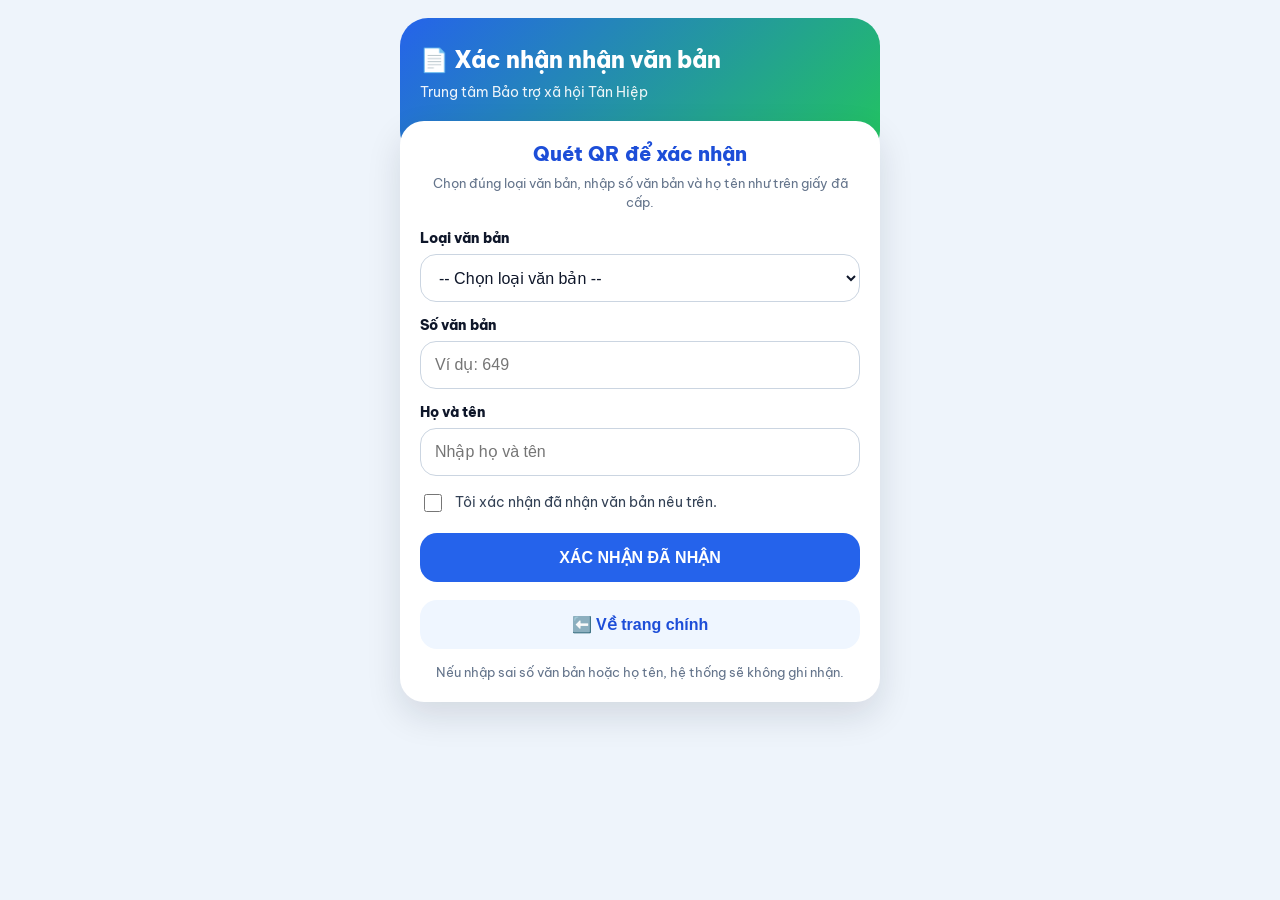
==== nhan.html @ c96965cf "Create nhan.html" ====
<!DOCTYPE html>
<html lang="vi">
<head>
  <meta charset="UTF-8">
  <meta name="viewport" content="width=device-width,initial-scale=1,viewport-fit=cover">
  <title>Xác nhận nhận văn bản</title>

  <meta name="theme-color" content="#2563eb">
  <meta http-equiv="Cache-Control" content="no-cache, no-store, must-revalidate">
  <meta http-equiv="Pragma" content="no-cache">
  <meta http-equiv="Expires" content="0">

  <link rel="preconnect" href="https://fonts.googleapis.com">
  <link rel="preconnect" href="https://fonts.gstatic.com" crossorigin>
  <link
    href="https://fonts.googleapis.com/css2?family=Be+Vietnam+Pro:wght@400;500;600;700;800&display=swap"
    rel="stylesheet"
  >

  <style>
    * { box-sizing: border-box; }

    body {
      margin: 0;
      font-family: "Be Vietnam Pro", Arial, Helvetica, sans-serif;
      background: #eef4fb;
      color: #0f172a;
      min-height: 100vh;
      padding: 18px;
    }

    .wrap {
      max-width: 480px;
      margin: 0 auto;
    }

    .header {
      background: linear-gradient(135deg, #2563eb, #22c55e);
      color: white;
      padding: 28px 20px 58px;
      border-radius: 28px;
      margin-bottom: -38px;
    }

    .header h1 {
      margin: 0;
      font-size: 23px;
      font-weight: 800;
      line-height: 1.25;
    }

    .header p {
      margin: 8px 0 0;
      opacity: 0.92;
      font-size: 14px;
    }

    .card {
      position: relative;
      background: white;
      border-radius: 24px;
      padding: 20px;
      box-shadow: 0 14px 35px rgba(15, 23, 42, 0.12);
    }

    h2 {
      margin: 0 0 8px;
      color: #1d4ed8;
      font-size: 20px;
      font-weight: 800;
      text-align: center;
    }

    .sub {
      text-align: center;
      color: #64748b;
      font-size: 13px;
      margin-bottom: 18px;
      line-height: 1.45;
    }

    label {
      display: block;
      margin: 14px 0 7px;
      font-weight: 800;
      font-size: 14px;
    }

    input,
    select {
      width: 100%;
      height: 48px;
      border: 1.5px solid #cbd5e1;
      border-radius: 16px;
      padding: 0 14px;
      font-size: 16px;
      outline: none;
      background: white;
      color: #0f172a;
    }

    input:focus,
    select:focus {
      border-color: #2563eb;
      box-shadow: 0 0 0 3px rgba(37, 99, 235, 0.14);
    }

    .check {
      display: flex;
      align-items: flex-start;
      gap: 10px;
      margin-top: 16px;
      color: #334155;
      font-size: 14px;
      line-height: 1.45;
    }

    .check input {
      width: 18px;
      height: 18px;
      margin-top: 2px;
      flex-shrink: 0;
    }

    button {
      display: block;
      width: 100%;
      margin-top: 18px;
      border: none;
      border-radius: 17px;
      padding: 15px 14px;
      background: #2563eb;
      color: white;
      font-size: 16px;
      font-weight: 800;
      cursor: pointer;
    }

    button:disabled {
      background: #94a3b8;
      cursor: not-allowed;
    }

    .secondary {
      background: #eff6ff;
      color: #1d4ed8;
    }

    .msg {
      display: none;
      margin-top: 16px;
      padding: 14px;
      border-radius: 16px;
      font-size: 14px;
      line-height: 1.55;
      font-weight: 600;
    }

    .msg.ok {
      display: block;
      background: #dcfce7;
      color: #166534;
      border: 1px solid #86efac;
    }

    .msg.err {
      display: block;
      background: #fee2e2;
      color: #991b1b;
      border: 1px solid #fecaca;
    }

    .note {
      margin-top: 14px;
      text-align: center;
      color: #64748b;
      font-size: 12.5px;
      line-height: 1.45;
    }
  </style>
</head>

<body>
  <div class="wrap">
    <div class="header">
      <h1>📄 Xác nhận nhận văn bản</h1>
      <p>Trung tâm Bảo trợ xã hội Tân Hiệp</p>
    </div>

    <div class="card">
      <h2>Quét QR để xác nhận</h2>
      <div class="sub">
        Chọn đúng loại văn bản, nhập số văn bản và họ tên như trên giấy đã cấp.
      </div>

      <form id="formNhan">
        <label for="loai">Loại văn bản</label>
        <select id="loai" required>
          <option value="">-- Chọn loại văn bản --</option>
          <option value="cong-lenh">Công lệnh</option>
          <option value="giay-gioi-thieu">Giấy giới thiệu</option>
        </select>

        <label for="soVanBan">Số văn bản</label>
        <input id="soVanBan" type="text" inputmode="numeric" placeholder="Ví dụ: 649" required>

        <label for="hoTen">Họ và tên</label>
        <input id="hoTen" type="text" placeholder="Nhập họ và tên" required>

        <div class="check">
          <input id="dongY" type="checkbox" required>
          <span>Tôi xác nhận đã nhận văn bản nêu trên.</span>
        </div>

        <button id="btnGui" type="submit">XÁC NHẬN ĐÃ NHẬN</button>
        <button type="button" class="secondary" onclick="window.location.href='index.html?v=138'">
          ⬅️ Về trang chính
        </button>

        <div id="msg" class="msg"></div>
      </form>

      <div class="note">
        Nếu nhập sai số văn bản hoặc họ tên, hệ thống sẽ không ghi nhận.
      </div>
    </div>
  </div>

  <script>
    const API_URL = "https://script.google.com/macros/s/AKfycbzsBlbmfyzecmKurNXbyz4oFCEvV9y472P4xbiba-gvE9a3yOSmzNHvF_aSe0HEMrt0/exec";
    const API_TOKEN = "CONGLENH_TANHIEP_2026";

    const form = document.getElementById("formNhan");
    const btnGui = document.getElementById("btnGui");
    const msg = document.getElementById("msg");

    function showMessage(type, text) {
      msg.className = "msg " + type;
      msg.innerHTML = text;
    }

    function goiApiNhan(params) {
      return new Promise(function(resolve, reject) {
        const cbName = "cb_nhan_" + Date.now() + "_" + Math.floor(Math.random() * 100000);

        params = params || {};
        params.action = "xacNhanNhanVanBan";
        params.token = API_TOKEN;
        params.callback = cbName;

        const query = Object.keys(params)
          .map(k => encodeURIComponent(k) + "=" + encodeURIComponent(params[k]))
          .join("&");

        const script = document.createElement("script");
        script.src = API_URL + "?" + query;

        const timeout = setTimeout(function() {
          delete window[cbName];
          script.remove();
          reject(new Error("Hệ thống xử lý lâu hơn bình thường."));
        }, 60000);

        window[cbName] = function(res) {
          clearTimeout(timeout);
          delete window[cbName];
          script.remove();
          resolve(res);
        };

        script.onerror = function() {
          clearTimeout(timeout);
          delete window[cbName];
          script.remove();
          reject(new Error("Không kết nối được hệ thống."));
        };

        document.body.appendChild(script);
      });
    }

    form.addEventListener("submit", async function(e) {
      e.preventDefault();

      const loai = document.getElementById("loai").value.trim();
      const soVanBan = document.getElementById("soVanBan").value.trim();
      const hoTen = document.getElementById("hoTen").value.trim();
      const dongY = document.getElementById("dongY").checked;

      if (!loai || !soVanBan || !hoTen || !dongY) {
        showMessage("err", "⚠️ Vui lòng nhập đầy đủ thông tin và tích xác nhận.");
        return;
      }

      btnGui.disabled = true;
      btnGui.textContent = "ĐANG GỬI...";
      showMessage("ok", "⏳ Đang kiểm tra thông tin, vui lòng chờ...");

      try {
        const data = await goiApiNhan({
          loai: loai,
          soVanBan: soVanBan,
          hoTen: hoTen
        });

        if (data && data.ok) {
          showMessage(
            "ok",
            `✅ <b>${data.message}</b><br>
             Loại: <b>${data.loaiTen || ""}</b><br>
             Số văn bản: <b>${data.soVanBan || ""}</b><br>
             Họ và tên: <b>${data.hoTen || ""}</b><br>
             Thời gian: <b>${data.thoiGian || ""}</b>`
          );

          form.reset();
        } else {
          showMessage("err", "❌ " + ((data && data.message) ? data.message : "Không xác nhận được."));
        }

      } catch (err) {
        showMessage("err", "❌ Không gửi được xác nhận. Vui lòng kiểm tra kết nối hoặc liên hệ bộ phận phụ trách.");
      } finally {
        btnGui.disabled = false;
        btnGui.textContent = "XÁC NHẬN ĐÃ NHẬN";
      }
    });
  </script>
</body>
</html>
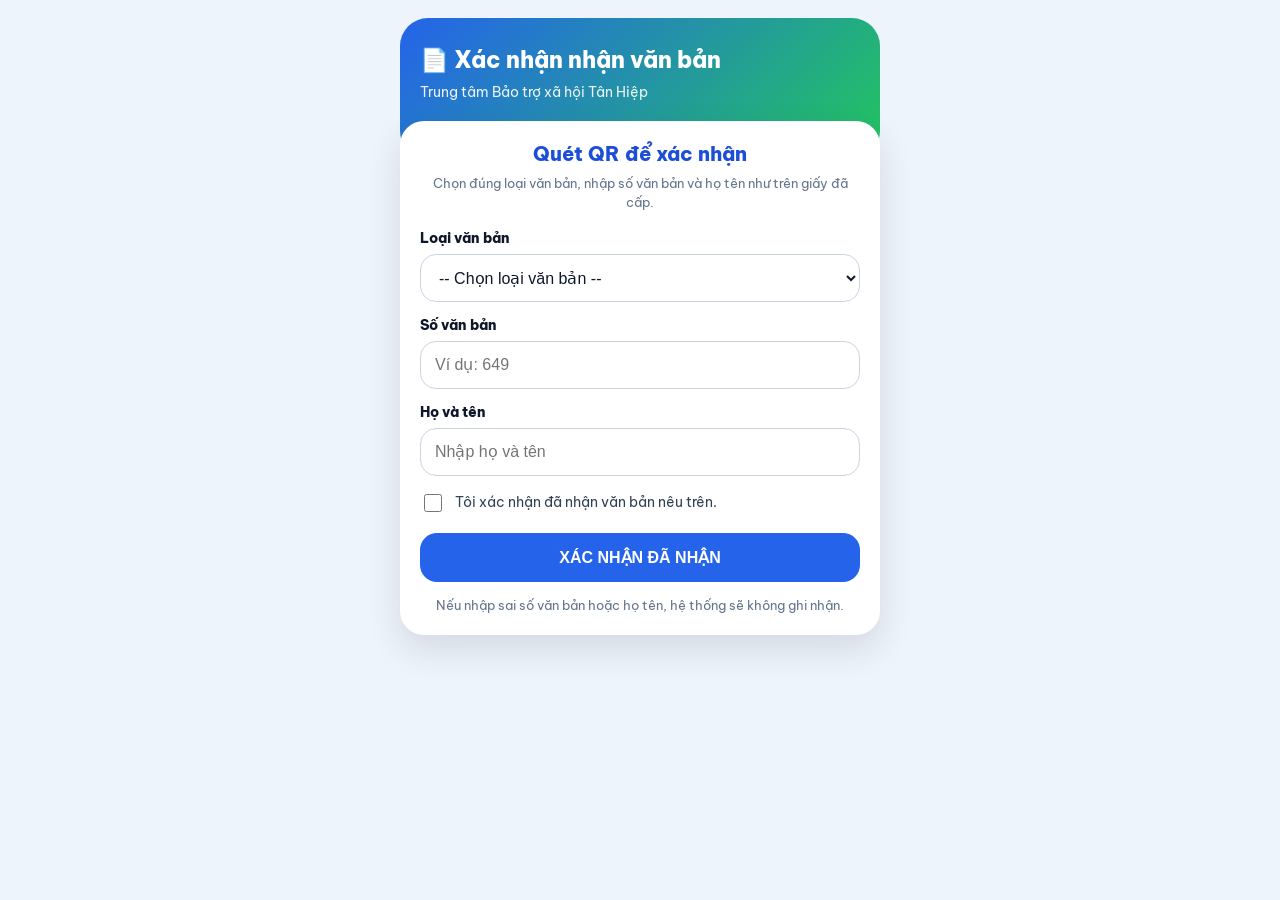
==== commit 7995e0fd: "Update nhan.html" ====
--- a/nhan.html
+++ b/nhan.html
@@ -213,10 +213,7 @@
         </div>
 
         <button id="btnGui" type="submit">XÁC NHẬN ĐÃ NHẬN</button>
-        <button type="button" class="secondary" onclick="window.location.href='index.html?v=138'">
-          ⬅️ Về trang chính
-        </button>
-
+  
         <div id="msg" class="msg"></div>
       </form>
 
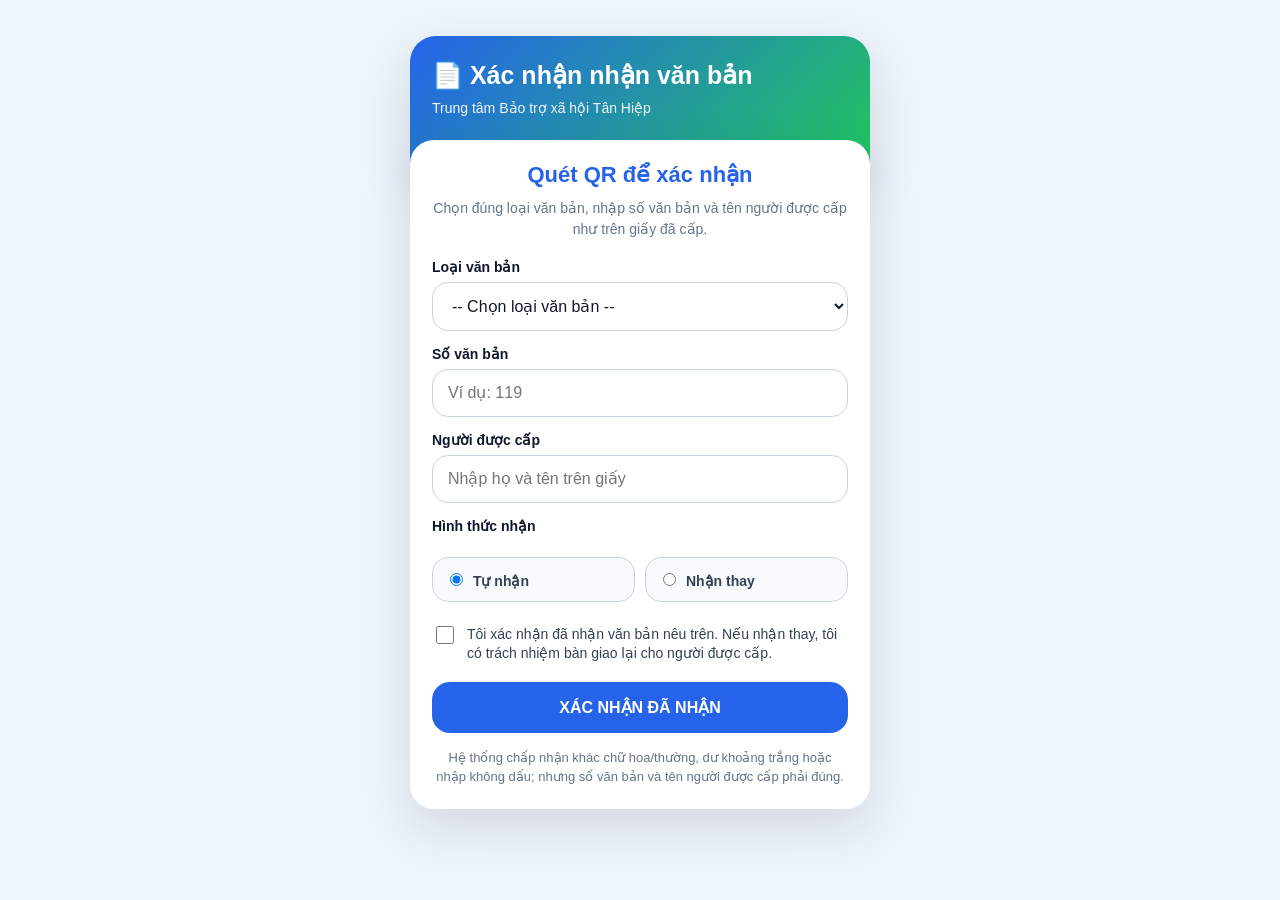
==== commit 40537b46: "Update nhan.html" ====
--- a/nhan.html
+++ b/nhan.html
@@ -1,227 +1,170 @@
 <!DOCTYPE html>
 <html lang="vi">
 <head>
-  <meta charset="UTF-8">
-  <meta name="viewport" content="width=device-width,initial-scale=1,viewport-fit=cover">
+  <meta charset="UTF-8" />
+  <meta name="viewport" content="width=device-width, initial-scale=1.0, viewport-fit=cover" />
   <title>Xác nhận nhận văn bản</title>
-
-  <meta name="theme-color" content="#2563eb">
-  <meta http-equiv="Cache-Control" content="no-cache, no-store, must-revalidate">
-  <meta http-equiv="Pragma" content="no-cache">
-  <meta http-equiv="Expires" content="0">
-
-  <link rel="preconnect" href="https://fonts.googleapis.com">
-  <link rel="preconnect" href="https://fonts.gstatic.com" crossorigin>
-  <link
-    href="https://fonts.googleapis.com/css2?family=Be+Vietnam+Pro:wght@400;500;600;700;800&display=swap"
-    rel="stylesheet"
-  >
-
+  <meta name="theme-color" content="#2563eb" />
   <style>
     * { box-sizing: border-box; }
-
+    html, body, button, input, select, textarea { font-family: Arial, Helvetica, sans-serif; }
     body {
       margin: 0;
-      font-family: "Be Vietnam Pro", Arial, Helvetica, sans-serif;
+      min-height: 100vh;
       background: #eef4fb;
       color: #0f172a;
-      min-height: 100vh;
-      padding: 18px;
-    }
-
-    .wrap {
-      max-width: 480px;
-      margin: 0 auto;
-    }
-
-    .header {
+      display: flex;
+      justify-content: center;
+      align-items: flex-start;
+      padding: 26px 14px;
+    }
+    .wrap { width: 100%; max-width: 460px; }
+    .top {
       background: linear-gradient(135deg, #2563eb, #22c55e);
       color: white;
-      padding: 28px 20px 58px;
-      border-radius: 28px;
-      margin-bottom: -38px;
-    }
-
-    .header h1 {
-      margin: 0;
-      font-size: 23px;
-      font-weight: 800;
-      line-height: 1.25;
-    }
-
-    .header p {
-      margin: 8px 0 0;
-      opacity: 0.92;
-      font-size: 14px;
-    }
-
+      padding: 24px 22px 52px;
+      border-radius: 26px 26px 0 0;
+      box-shadow: 0 20px 50px rgba(15, 23, 42, .14);
+    }
+    .top h1 { margin: 0; font-size: 25px; line-height: 1.25; font-weight: 900; }
+    .top p { margin: 9px 0 0; font-size: 14px; opacity: .95; }
     .card {
-      position: relative;
+      margin-top: -28px;
       background: white;
       border-radius: 24px;
-      padding: 20px;
-      box-shadow: 0 14px 35px rgba(15, 23, 42, 0.12);
-    }
-
-    h2 {
-      margin: 0 0 8px;
-      color: #1d4ed8;
-      font-size: 20px;
-      font-weight: 800;
-      text-align: center;
-    }
-
-    .sub {
-      text-align: center;
-      color: #64748b;
-      font-size: 13px;
-      margin-bottom: 18px;
-      line-height: 1.45;
-    }
-
-    label {
-      display: block;
-      margin: 14px 0 7px;
-      font-weight: 800;
-      font-size: 14px;
-    }
-
-    input,
-    select {
+      padding: 22px;
+      box-shadow: 0 18px 50px rgba(15, 23, 42, .12);
+    }
+    .card h2 { margin: 0; text-align: center; color: #2563eb; font-size: 22px; }
+    .sub { margin: 10px 0 20px; text-align: center; color: #64748b; font-size: 14px; line-height: 1.45; }
+    label { display: block; margin: 15px 0 7px; font-weight: 900; font-size: 14px; }
+    input, select, textarea {
       width: 100%;
-      height: 48px;
       border: 1.5px solid #cbd5e1;
       border-radius: 16px;
-      padding: 0 14px;
+      padding: 14px 15px;
       font-size: 16px;
       outline: none;
       background: white;
       color: #0f172a;
     }
-
-    input:focus,
-    select:focus {
-      border-color: #2563eb;
-      box-shadow: 0 0 0 3px rgba(37, 99, 235, 0.14);
-    }
-
+    textarea { min-height: 84px; resize: vertical; }
+    input:focus, select:focus, textarea:focus { border-color: #2563eb; box-shadow: 0 0 0 3px rgba(37,99,235,.12); }
+    .radio-box {
+      display: grid;
+      grid-template-columns: 1fr 1fr;
+      gap: 10px;
+      margin-top: 8px;
+    }
+    .radio-card {
+      border: 1.5px solid #cbd5e1;
+      border-radius: 16px;
+      padding: 12px;
+      cursor: pointer;
+      font-weight: 800;
+      font-size: 14px;
+      color: #334155;
+      background: #f8fafc;
+    }
+    .radio-card input { width: auto; margin-right: 6px; }
+    .nhan-thay-box {
+      display: none;
+      margin-top: 12px;
+      padding: 12px;
+      border-radius: 18px;
+      background: #fff7ed;
+      border: 1px solid #fed7aa;
+    }
+    .nhan-thay-box.active { display: block; }
     .check {
       display: flex;
+      gap: 10px;
       align-items: flex-start;
-      gap: 10px;
       margin-top: 16px;
+      font-size: 14px;
+      line-height: 1.4;
       color: #334155;
-      font-size: 14px;
-      line-height: 1.45;
-    }
-
-    .check input {
-      width: 18px;
-      height: 18px;
-      margin-top: 2px;
-      flex-shrink: 0;
-    }
-
+    }
+    .check input { width: 18px; height: 18px; flex: 0 0 auto; margin-top: 1px; }
     button {
-      display: block;
       width: 100%;
       margin-top: 18px;
       border: none;
-      border-radius: 17px;
-      padding: 15px 14px;
+      border-radius: 18px;
+      padding: 16px;
       background: #2563eb;
       color: white;
       font-size: 16px;
-      font-weight: 800;
+      font-weight: 900;
       cursor: pointer;
     }
-
-    button:disabled {
-      background: #94a3b8;
-      cursor: not-allowed;
-    }
-
-    .secondary {
-      background: #eff6ff;
-      color: #1d4ed8;
-    }
-
+    button:disabled { background: #94a3b8; cursor: not-allowed; }
     .msg {
       display: none;
       margin-top: 16px;
       padding: 14px;
       border-radius: 16px;
-      font-size: 14px;
-      line-height: 1.55;
-      font-weight: 600;
-    }
-
-    .msg.ok {
-      display: block;
-      background: #dcfce7;
-      color: #166534;
-      border: 1px solid #86efac;
-    }
-
-    .msg.err {
-      display: block;
-      background: #fee2e2;
-      color: #991b1b;
-      border: 1px solid #fecaca;
-    }
-
-    .note {
-      margin-top: 14px;
-      text-align: center;
-      color: #64748b;
-      font-size: 12.5px;
-      line-height: 1.45;
-    }
+      font-size: 15px;
+      line-height: 1.5;
+      font-weight: 800;
+    }
+    .msg.ok { display: block; background: #dcfce7; color: #166534; border: 1px solid #86efac; }
+    .msg.err { display: block; background: #fee2e2; color: #991b1b; border: 1px solid #fecaca; }
+    .note { margin-top: 16px; color: #64748b; font-size: 13px; line-height: 1.45; text-align: center; }
+    @media (min-width: 720px) { body { padding-top: 36px; } }
   </style>
 </head>
-
 <body>
-  <div class="wrap">
-    <div class="header">
+  <main class="wrap">
+    <div class="top">
       <h1>📄 Xác nhận nhận văn bản</h1>
       <p>Trung tâm Bảo trợ xã hội Tân Hiệp</p>
     </div>
 
-    <div class="card">
+    <section class="card">
       <h2>Quét QR để xác nhận</h2>
-      <div class="sub">
-        Chọn đúng loại văn bản, nhập số văn bản và họ tên như trên giấy đã cấp.
-      </div>
+      <div class="sub">Chọn đúng loại văn bản, nhập số văn bản và tên người được cấp như trên giấy đã cấp.</div>
 
       <form id="formNhan">
         <label for="loai">Loại văn bản</label>
         <select id="loai" required>
           <option value="">-- Chọn loại văn bản --</option>
-          <option value="cong-lenh">Công lệnh</option>
-          <option value="giay-gioi-thieu">Giấy giới thiệu</option>
+          <option value="CONG_LENH">Công lệnh</option>
+          <option value="GIAY_GIOI_THIEU">Giấy giới thiệu</option>
         </select>
 
         <label for="soVanBan">Số văn bản</label>
-        <input id="soVanBan" type="text" inputmode="numeric" placeholder="Ví dụ: 649" required>
-
-        <label for="hoTen">Họ và tên</label>
-        <input id="hoTen" type="text" placeholder="Nhập họ và tên" required>
+        <input id="soVanBan" type="text" inputmode="numeric" placeholder="Ví dụ: 119" required />
+
+        <label for="nguoiDuocCap">Người được cấp</label>
+        <input id="nguoiDuocCap" type="text" placeholder="Nhập họ và tên trên giấy" required />
+
+        <label>Hình thức nhận</label>
+        <div class="radio-box">
+          <label class="radio-card"><input type="radio" name="hinhThucNhan" value="tu_nhan" checked> Tự nhận</label>
+          <label class="radio-card"><input type="radio" name="hinhThucNhan" value="nhan_thay"> Nhận thay</label>
+        </div>
+
+        <div id="nhanThayBox" class="nhan-thay-box">
+          <label for="nguoiNhanThucTe">Người nhận thực tế</label>
+          <input id="nguoiNhanThucTe" type="text" placeholder="Nhập họ tên người nhận thay" />
+
+          <label for="lyDoNhanThay">Lý do nhận thay</label>
+          <textarea id="lyDoNhanThay" placeholder="Ví dụ: Người được cấp đang trực, đi viện, bận nhiệm vụ khác..."></textarea>
+        </div>
 
         <div class="check">
-          <input id="dongY" type="checkbox" required>
-          <span>Tôi xác nhận đã nhận văn bản nêu trên.</span>
+          <input id="dongY" type="checkbox" required />
+          <span>Tôi xác nhận đã nhận văn bản nêu trên. Nếu nhận thay, tôi có trách nhiệm bàn giao lại cho người được cấp.</span>
         </div>
 
         <button id="btnGui" type="submit">XÁC NHẬN ĐÃ NHẬN</button>
-  
         <div id="msg" class="msg"></div>
       </form>
 
-      <div class="note">
-        Nếu nhập sai số văn bản hoặc họ tên, hệ thống sẽ không ghi nhận.
-      </div>
-    </div>
-  </div>
+      <div class="note">Hệ thống chấp nhận khác chữ hoa/thường, dư khoảng trắng hoặc nhập không dấu; nhưng số văn bản và tên người được cấp phải đúng.</div>
+    </section>
+  </main>
 
   <script>
     const API_URL = "https://script.google.com/macros/s/AKfycbzsBlbmfyzecmKurNXbyz4oFCEvV9y472P4xbiba-gvE9a3yOSmzNHvF_aSe0HEMrt0/exec";
@@ -230,48 +173,35 @@
     const form = document.getElementById("formNhan");
     const btnGui = document.getElementById("btnGui");
     const msg = document.getElementById("msg");
+    const nhanThayBox = document.getElementById("nhanThayBox");
+
+    document.querySelectorAll('input[name="hinhThucNhan"]').forEach(function(radio) {
+      radio.addEventListener("change", function() {
+        const isNhanThay = document.querySelector('input[name="hinhThucNhan"]:checked').value === "nhan_thay";
+        nhanThayBox.classList.toggle("active", isNhanThay);
+      });
+    });
 
     function showMessage(type, text) {
       msg.className = "msg " + type;
       msg.innerHTML = text;
     }
 
-    function goiApiNhan(params) {
+    function jsonp(url) {
       return new Promise(function(resolve, reject) {
         const cbName = "cb_nhan_" + Date.now() + "_" + Math.floor(Math.random() * 100000);
-
-        params = params || {};
-        params.action = "xacNhanNhanVanBan";
-        params.token = API_TOKEN;
-        params.callback = cbName;
-
-        const query = Object.keys(params)
-          .map(k => encodeURIComponent(k) + "=" + encodeURIComponent(params[k]))
-          .join("&");
-
-        const script = document.createElement("script");
-        script.src = API_URL + "?" + query;
-
-        const timeout = setTimeout(function() {
+        window[cbName] = function(data) {
           delete window[cbName];
           script.remove();
-          reject(new Error("Hệ thống xử lý lâu hơn bình thường."));
-        }, 60000);
-
-        window[cbName] = function(res) {
-          clearTimeout(timeout);
-          delete window[cbName];
-          script.remove();
-          resolve(res);
+          resolve(data);
         };
-
+        const script = document.createElement("script");
+        script.src = url + "&callback=" + encodeURIComponent(cbName);
         script.onerror = function() {
-          clearTimeout(timeout);
           delete window[cbName];
           script.remove();
           reject(new Error("Không kết nối được hệ thống."));
         };
-
         document.body.appendChild(script);
       });
     }
@@ -281,11 +211,20 @@
 
       const loai = document.getElementById("loai").value.trim();
       const soVanBan = document.getElementById("soVanBan").value.trim();
-      const hoTen = document.getElementById("hoTen").value.trim();
+      const nguoiDuocCap = document.getElementById("nguoiDuocCap").value.trim();
+      const hinhThuc = document.querySelector('input[name="hinhThucNhan"]:checked').value;
+      const nhanThay = hinhThuc === "nhan_thay";
+      const nguoiNhanThucTe = document.getElementById("nguoiNhanThucTe").value.trim();
+      const lyDoNhanThay = document.getElementById("lyDoNhanThay").value.trim();
       const dongY = document.getElementById("dongY").checked;
 
-      if (!loai || !soVanBan || !hoTen || !dongY) {
-        showMessage("err", "⚠️ Vui lòng nhập đầy đủ thông tin và tích xác nhận.");
+      if (!loai || !soVanBan || !nguoiDuocCap || !dongY) {
+        showMessage("err", "❌ Vui lòng nhập đầy đủ thông tin và tích xác nhận.");
+        return;
+      }
+
+      if (nhanThay && (!nguoiNhanThucTe || !lyDoNhanThay)) {
+        showMessage("err", "❌ Khi nhận thay, vui lòng nhập người nhận thực tế và lý do nhận thay.");
         return;
       }
 
@@ -294,27 +233,33 @@
       showMessage("ok", "⏳ Đang kiểm tra thông tin, vui lòng chờ...");
 
       try {
-        const data = await goiApiNhan({
-          loai: loai,
-          soVanBan: soVanBan,
-          hoTen: hoTen
-        });
-
-        if (data && data.ok) {
+        const params = new URLSearchParams();
+        params.set("action", "xacNhanNhanVanBan");
+        params.set("token", API_TOKEN);
+        params.set("loai", loai);
+        params.set("soVanBan", soVanBan);
+        params.set("nguoiDuocCap", nguoiDuocCap);
+        params.set("nhanThay", nhanThay ? "1" : "0");
+        params.set("nguoiNhanThucTe", nguoiNhanThucTe);
+        params.set("lyDoNhanThay", lyDoNhanThay);
+
+        const data = await jsonp(API_URL + "?" + params.toString());
+
+        if (data.ok) {
           showMessage(
             "ok",
-            `✅ <b>${data.message}</b><br>
-             Loại: <b>${data.loaiTen || ""}</b><br>
-             Số văn bản: <b>${data.soVanBan || ""}</b><br>
-             Họ và tên: <b>${data.hoTen || ""}</b><br>
-             Thời gian: <b>${data.thoiGian || ""}</b>`
+            `✅ <b>${data.message}</b><br>` +
+            `Số văn bản: <b>${data.soVanBan}</b><br>` +
+            `Người được cấp: <b>${data.nguoiDuocCap || data.hoTen || ""}</b><br>` +
+            `Người nhận thực tế: <b>${data.nguoiNhanThucTe || data.hoTen || ""}</b><br>` +
+            `${data.lyDoNhanThay ? `Lý do nhận thay: <b>${data.lyDoNhanThay}</b><br>` : ""}` +
+            `Thời gian: <b>${data.thoiGian}</b>`
           );
-
           form.reset();
+          nhanThayBox.classList.remove("active");
         } else {
-          showMessage("err", "❌ " + ((data && data.message) ? data.message : "Không xác nhận được."));
+          showMessage("err", "❌ " + (data.message || "Không xác nhận được."));
         }
-
       } catch (err) {
         showMessage("err", "❌ Không gửi được xác nhận. Vui lòng kiểm tra kết nối hoặc liên hệ bộ phận phụ trách.");
       } finally {
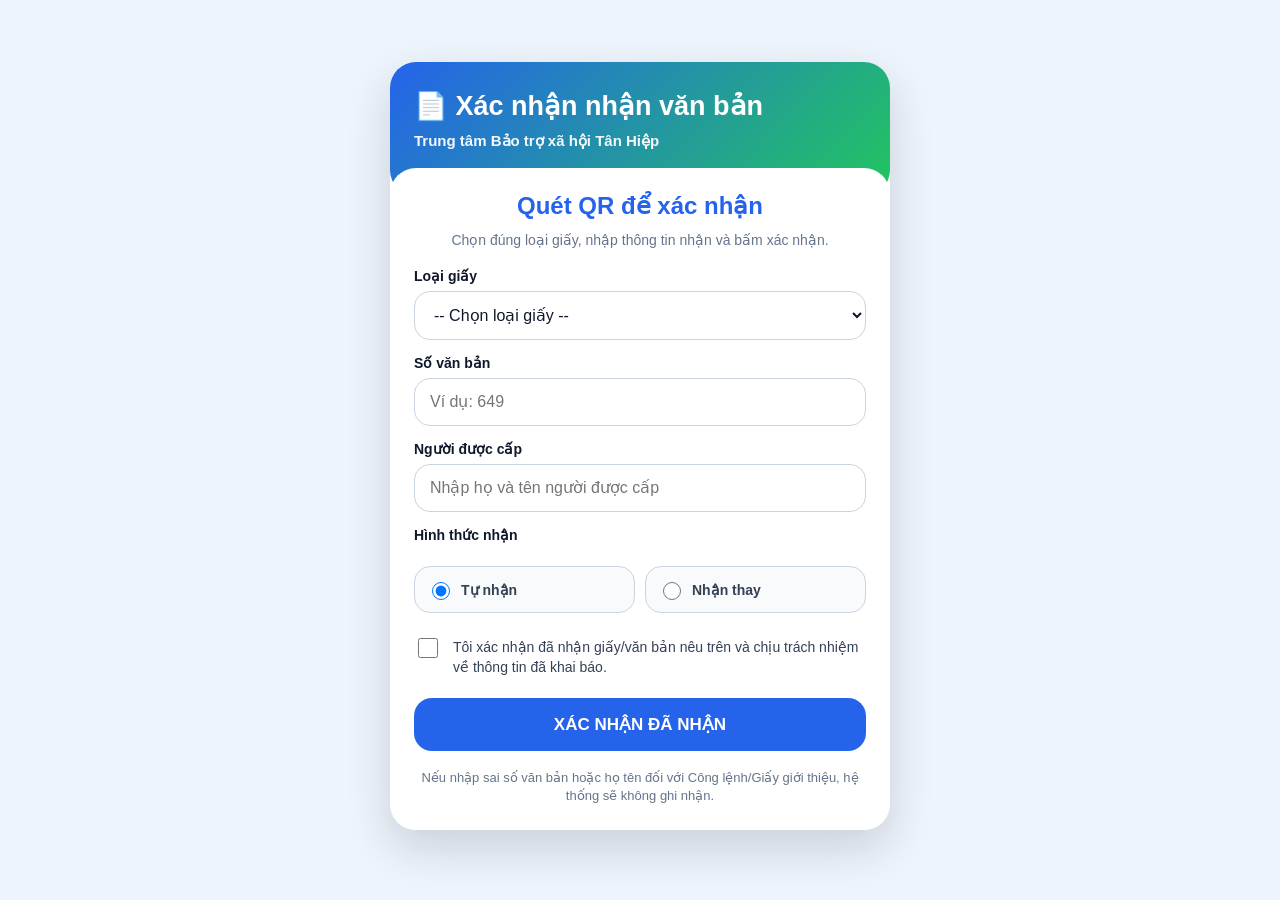
==== commit e5e09084: "Update nhan.html" ====
--- a/nhan.html
+++ b/nhan.html
@@ -4,166 +4,321 @@
   <meta charset="UTF-8" />
   <meta name="viewport" content="width=device-width, initial-scale=1.0, viewport-fit=cover" />
   <title>Xác nhận nhận văn bản</title>
+
   <meta name="theme-color" content="#2563eb" />
+  <meta name="robots" content="noindex,nofollow" />
+
   <style>
-    * { box-sizing: border-box; }
-    html, body, button, input, select, textarea { font-family: Arial, Helvetica, sans-serif; }
+    * {
+      box-sizing: border-box;
+    }
+
     body {
       margin: 0;
-      min-height: 100vh;
+      font-family: Arial, Helvetica, sans-serif;
       background: #eef4fb;
       color: #0f172a;
+    }
+
+    .page {
+      min-height: 100vh;
+      padding: 20px 14px 42px;
       display: flex;
       justify-content: center;
       align-items: flex-start;
-      padding: 26px 14px;
-    }
-    .wrap { width: 100%; max-width: 460px; }
+    }
+
+    .wrap {
+      width: 100%;
+      max-width: 520px;
+      margin: 0 auto;
+      border-radius: 26px;
+      overflow: hidden;
+      box-shadow: 0 18px 45px rgba(15, 23, 42, 0.16);
+      background: white;
+    }
+
     .top {
       background: linear-gradient(135deg, #2563eb, #22c55e);
       color: white;
-      padding: 24px 22px 52px;
-      border-radius: 26px 26px 0 0;
-      box-shadow: 0 20px 50px rgba(15, 23, 42, .14);
-    }
-    .top h1 { margin: 0; font-size: 25px; line-height: 1.25; font-weight: 900; }
-    .top p { margin: 9px 0 0; font-size: 14px; opacity: .95; }
+      padding: 28px 24px 46px;
+      border-bottom-left-radius: 26px;
+      border-bottom-right-radius: 26px;
+    }
+
+    .top h1 {
+      margin: 0;
+      font-size: 27px;
+      font-weight: 900;
+      line-height: 1.2;
+    }
+
+    .top p {
+      margin: 10px 0 0;
+      opacity: 0.95;
+      font-size: 15px;
+      font-weight: 600;
+    }
+
     .card {
       margin-top: -28px;
-      background: white;
-      border-radius: 24px;
-      padding: 22px;
-      box-shadow: 0 18px 50px rgba(15, 23, 42, .12);
-    }
-    .card h2 { margin: 0; text-align: center; color: #2563eb; font-size: 22px; }
-    .sub { margin: 10px 0 20px; text-align: center; color: #64748b; font-size: 14px; line-height: 1.45; }
-    label { display: block; margin: 15px 0 7px; font-weight: 900; font-size: 14px; }
-    input, select, textarea {
+      padding: 24px;
+      background: #fff;
+      border-radius: 26px;
+    }
+
+    .title {
+      text-align: center;
+      margin-bottom: 18px;
+    }
+
+    .title h2 {
+      margin: 0;
+      color: #2563eb;
+      font-size: 24px;
+      font-weight: 900;
+    }
+
+    .title p {
+      margin: 10px 0 0;
+      color: #64748b;
+      line-height: 1.45;
+      font-size: 14px;
+    }
+
+    label {
+      display: block;
+      margin: 15px 0 7px;
+      font-weight: 900;
+      font-size: 14px;
+    }
+
+    input,
+    select,
+    textarea {
       width: 100%;
       border: 1.5px solid #cbd5e1;
       border-radius: 16px;
       padding: 14px 15px;
       font-size: 16px;
-      outline: none;
       background: white;
       color: #0f172a;
-    }
-    textarea { min-height: 84px; resize: vertical; }
-    input:focus, select:focus, textarea:focus { border-color: #2563eb; box-shadow: 0 0 0 3px rgba(37,99,235,.12); }
+      outline: none;
+      font-family: Arial, Helvetica, sans-serif;
+    }
+
+    textarea {
+      min-height: 82px;
+      resize: vertical;
+    }
+
+    input:focus,
+    select:focus,
+    textarea:focus {
+      border-color: #2563eb;
+      box-shadow: 0 0 0 3px rgba(37, 99, 235, 0.12);
+    }
+
     .radio-box {
       display: grid;
       grid-template-columns: 1fr 1fr;
       gap: 10px;
       margin-top: 8px;
     }
+
     .radio-card {
+      display: flex;
+      align-items: center;
+      gap: 8px;
       border: 1.5px solid #cbd5e1;
       border-radius: 16px;
       padding: 12px;
-      cursor: pointer;
       font-weight: 800;
       font-size: 14px;
       color: #334155;
+      cursor: pointer;
       background: #f8fafc;
     }
-    .radio-card input { width: auto; margin-right: 6px; }
-    .nhan-thay-box {
-      display: none;
-      margin-top: 12px;
-      padding: 12px;
-      border-radius: 18px;
-      background: #fff7ed;
-      border: 1px solid #fed7aa;
-    }
-    .nhan-thay-box.active { display: block; }
+
+    .radio-card input {
+      width: 18px;
+      height: 18px;
+    }
+
     .check {
       display: flex;
-      gap: 10px;
       align-items: flex-start;
-      margin-top: 16px;
+      gap: 12px;
+      margin-top: 18px;
+      color: #334155;
       font-size: 14px;
       line-height: 1.4;
-      color: #334155;
-    }
-    .check input { width: 18px; height: 18px; flex: 0 0 auto; margin-top: 1px; }
+    }
+
+    .check input {
+      width: 20px;
+      height: 20px;
+      flex-shrink: 0;
+      margin-top: 0;
+    }
+
     button {
       width: 100%;
-      margin-top: 18px;
       border: none;
       border-radius: 18px;
-      padding: 16px;
       background: #2563eb;
       color: white;
-      font-size: 16px;
+      padding: 16px;
+      margin-top: 20px;
+      font-size: 17px;
       font-weight: 900;
       cursor: pointer;
     }
-    button:disabled { background: #94a3b8; cursor: not-allowed; }
+
+    button:disabled {
+      background: #94a3b8;
+      cursor: not-allowed;
+    }
+
+    .note {
+      margin-top: 18px;
+      text-align: center;
+      font-size: 13px;
+      color: #64748b;
+      line-height: 1.45;
+    }
+
     .msg {
       display: none;
-      margin-top: 16px;
-      padding: 14px;
-      border-radius: 16px;
+      margin-top: 18px;
+      border-radius: 18px;
+      padding: 15px;
+      line-height: 1.5;
       font-size: 15px;
-      line-height: 1.5;
-      font-weight: 800;
-    }
-    .msg.ok { display: block; background: #dcfce7; color: #166534; border: 1px solid #86efac; }
-    .msg.err { display: block; background: #fee2e2; color: #991b1b; border: 1px solid #fecaca; }
-    .note { margin-top: 16px; color: #64748b; font-size: 13px; line-height: 1.45; text-align: center; }
-    @media (min-width: 720px) { body { padding-top: 36px; } }
+      font-weight: 700;
+    }
+
+    .msg.ok {
+      display: block;
+      background: #dcfce7;
+      color: #166534;
+      border: 1px solid #86efac;
+    }
+
+    .msg.err {
+      display: block;
+      background: #fee2e2;
+      color: #991b1b;
+      border: 1px solid #fecaca;
+    }
+
+    .hidden {
+      display: none !important;
+    }
+
+    @media (min-width: 768px) {
+      .page {
+        align-items: center;
+        padding-top: 34px;
+      }
+
+      .wrap {
+        max-width: 500px;
+      }
+    }
   </style>
 </head>
+
 <body>
-  <main class="wrap">
-    <div class="top">
-      <h1>📄 Xác nhận nhận văn bản</h1>
-      <p>Trung tâm Bảo trợ xã hội Tân Hiệp</p>
+  <main class="page">
+    <div class="wrap">
+      <div class="top">
+        <h1>📄 Xác nhận nhận văn bản</h1>
+        <p>Trung tâm Bảo trợ xã hội Tân Hiệp</p>
+      </div>
+
+      <div class="card">
+        <div class="title">
+          <h2>Quét QR để xác nhận</h2>
+          <p>Chọn đúng loại giấy, nhập thông tin nhận và bấm xác nhận.</p>
+        </div>
+
+        <form id="formNhan">
+          <label for="loai">Loại giấy</label>
+          <select id="loai" required>
+            <option value="">-- Chọn loại giấy --</option>
+            <option value="CONG_LENH">Công lệnh</option>
+            <option value="GIAY_GIOI_THIEU">Giấy giới thiệu</option>
+            <option value="GIAY_DI_DUONG">Giấy đi đường</option>
+          </select>
+
+          <div id="boxSoVanBan">
+            <label for="soVanBan">Số văn bản</label>
+            <input id="soVanBan" type="text" inputmode="numeric" placeholder="Ví dụ: 649" />
+          </div>
+
+          <div id="boxNgayGDD" class="hidden">
+            <label for="ngayGDD">Ngày sử dụng / ngày nhận giấy đi đường</label>
+            <input id="ngayGDD" type="date" />
+          </div>
+
+          <label for="nguoiDuocCap">Người được cấp</label>
+          <input id="nguoiDuocCap" type="text" placeholder="Nhập họ và tên người được cấp" required />
+
+          <div id="boxLyDoGDD" class="hidden">
+            <label for="lyDoGDD">Lý do cấp giấy đi đường</label>
+            <select id="lyDoGDD">
+              <option value="">-- Chọn lý do --</option>
+              <option>Nuôi bệnh TTYT KV Bình Long</option>
+              <option>Nuôi bệnh Bệnh viện ĐK Bình Phước</option>
+              <option>Nuôi bệnh Bệnh viện ĐK Bình Dương</option>
+              <option>Chuyển viện TTYT KV Bình Long</option>
+              <option>Chuyển viện Bệnh viện Chợ Rẫy</option>
+              <option>Khác</option>
+            </select>
+          </div>
+
+          <div id="boxLyDoGDDKhac" class="hidden">
+            <label for="lyDoGDDKhac">Lý do cụ thể</label>
+            <textarea id="lyDoGDDKhac" placeholder="Nhập lý do cụ thể"></textarea>
+          </div>
+
+          <label>Hình thức nhận</label>
+          <div class="radio-box">
+            <label class="radio-card">
+              <input type="radio" name="hinhThucNhan" value="tu-nhan" checked />
+              Tự nhận
+            </label>
+
+            <label class="radio-card">
+              <input type="radio" name="hinhThucNhan" value="nhan-thay" />
+              Nhận thay
+            </label>
+          </div>
+
+          <div id="boxNhanThay" class="hidden">
+            <label for="nguoiNhanThucTe">Người nhận thực tế</label>
+            <input id="nguoiNhanThucTe" type="text" placeholder="Nhập họ tên người nhận thực tế" />
+
+            <label for="lyDoNhanThay">Lý do nhận thay</label>
+            <textarea id="lyDoNhanThay" placeholder="Nhập lý do nhận thay"></textarea>
+          </div>
+
+          <div class="check">
+            <input id="dongY" type="checkbox" required />
+            <span>Tôi xác nhận đã nhận giấy/văn bản nêu trên và chịu trách nhiệm về thông tin đã khai báo.</span>
+          </div>
+
+          <button id="btnGui" type="submit">XÁC NHẬN ĐÃ NHẬN</button>
+
+          <div id="msg" class="msg"></div>
+        </form>
+
+        <div class="note">
+          Nếu nhập sai số văn bản hoặc họ tên đối với Công lệnh/Giấy giới thiệu, hệ thống sẽ không ghi nhận.
+        </div>
+      </div>
     </div>
-
-    <section class="card">
-      <h2>Quét QR để xác nhận</h2>
-      <div class="sub">Chọn đúng loại văn bản, nhập số văn bản và tên người được cấp như trên giấy đã cấp.</div>
-
-      <form id="formNhan">
-        <label for="loai">Loại văn bản</label>
-        <select id="loai" required>
-          <option value="">-- Chọn loại văn bản --</option>
-          <option value="CONG_LENH">Công lệnh</option>
-          <option value="GIAY_GIOI_THIEU">Giấy giới thiệu</option>
-        </select>
-
-        <label for="soVanBan">Số văn bản</label>
-        <input id="soVanBan" type="text" inputmode="numeric" placeholder="Ví dụ: 119" required />
-
-        <label for="nguoiDuocCap">Người được cấp</label>
-        <input id="nguoiDuocCap" type="text" placeholder="Nhập họ và tên trên giấy" required />
-
-        <label>Hình thức nhận</label>
-        <div class="radio-box">
-          <label class="radio-card"><input type="radio" name="hinhThucNhan" value="tu_nhan" checked> Tự nhận</label>
-          <label class="radio-card"><input type="radio" name="hinhThucNhan" value="nhan_thay"> Nhận thay</label>
-        </div>
-
-        <div id="nhanThayBox" class="nhan-thay-box">
-          <label for="nguoiNhanThucTe">Người nhận thực tế</label>
-          <input id="nguoiNhanThucTe" type="text" placeholder="Nhập họ tên người nhận thay" />
-
-          <label for="lyDoNhanThay">Lý do nhận thay</label>
-          <textarea id="lyDoNhanThay" placeholder="Ví dụ: Người được cấp đang trực, đi viện, bận nhiệm vụ khác..."></textarea>
-        </div>
-
-        <div class="check">
-          <input id="dongY" type="checkbox" required />
-          <span>Tôi xác nhận đã nhận văn bản nêu trên. Nếu nhận thay, tôi có trách nhiệm bàn giao lại cho người được cấp.</span>
-        </div>
-
-        <button id="btnGui" type="submit">XÁC NHẬN ĐÃ NHẬN</button>
-        <div id="msg" class="msg"></div>
-      </form>
-
-      <div class="note">Hệ thống chấp nhận khác chữ hoa/thường, dư khoảng trắng hoặc nhập không dấu; nhưng số văn bản và tên người được cấp phải đúng.</div>
-    </section>
   </main>
 
   <script>
@@ -171,102 +326,228 @@
     const API_TOKEN = "CONGLENH_TANHIEP_2026";
 
     const form = document.getElementById("formNhan");
+    const loai = document.getElementById("loai");
+    const soVanBan = document.getElementById("soVanBan");
+    const nguoiDuocCap = document.getElementById("nguoiDuocCap");
+    const ngayGDD = document.getElementById("ngayGDD");
+    const lyDoGDD = document.getElementById("lyDoGDD");
+    const lyDoGDDKhac = document.getElementById("lyDoGDDKhac");
+    const dongY = document.getElementById("dongY");
     const btnGui = document.getElementById("btnGui");
     const msg = document.getElementById("msg");
-    const nhanThayBox = document.getElementById("nhanThayBox");
-
-    document.querySelectorAll('input[name="hinhThucNhan"]').forEach(function(radio) {
-      radio.addEventListener("change", function() {
-        const isNhanThay = document.querySelector('input[name="hinhThucNhan"]:checked').value === "nhan_thay";
-        nhanThayBox.classList.toggle("active", isNhanThay);
-      });
-    });
-
-    function showMessage(type, text) {
+
+    const boxSoVanBan = document.getElementById("boxSoVanBan");
+    const boxNgayGDD = document.getElementById("boxNgayGDD");
+    const boxLyDoGDD = document.getElementById("boxLyDoGDD");
+    const boxLyDoGDDKhac = document.getElementById("boxLyDoGDDKhac");
+    const boxNhanThay = document.getElementById("boxNhanThay");
+
+    function showMsg(type, html) {
       msg.className = "msg " + type;
-      msg.innerHTML = text;
+      msg.innerHTML = html;
+    }
+
+    function clearMsg() {
+      msg.className = "msg";
+      msg.innerHTML = "";
     }
 
     function jsonp(url) {
       return new Promise(function(resolve, reject) {
-        const cbName = "cb_nhan_" + Date.now() + "_" + Math.floor(Math.random() * 100000);
+        const cbName = "cb_" + Date.now() + "_" + Math.floor(Math.random() * 100000);
+
         window[cbName] = function(data) {
           delete window[cbName];
           script.remove();
           resolve(data);
         };
+
         const script = document.createElement("script");
-        script.src = url + "&callback=" + encodeURIComponent(cbName);
+        script.src = url + "&callback=" + cbName;
+
         script.onerror = function() {
           delete window[cbName];
           script.remove();
           reject(new Error("Không kết nối được hệ thống."));
         };
+
         document.body.appendChild(script);
       });
     }
 
+    function layHinhThucNhan() {
+      const checked = document.querySelector("input[name='hinhThucNhan']:checked");
+      return checked ? checked.value : "tu-nhan";
+    }
+
+    function laGiayDiDuong() {
+      return loai.value === "GIAY_DI_DUONG";
+    }
+
+    function capNhatFormTheoLoai() {
+      clearMsg();
+
+      if (laGiayDiDuong()) {
+        boxSoVanBan.classList.add("hidden");
+        boxNgayGDD.classList.remove("hidden");
+        boxLyDoGDD.classList.remove("hidden");
+
+        soVanBan.value = "";
+
+        if (!ngayGDD.value) {
+          const today = new Date();
+          const yyyy = today.getFullYear();
+          const mm = String(today.getMonth() + 1).padStart(2, "0");
+          const dd = String(today.getDate()).padStart(2, "0");
+          ngayGDD.value = yyyy + "-" + mm + "-" + dd;
+        }
+      } else {
+        boxSoVanBan.classList.remove("hidden");
+        boxNgayGDD.classList.add("hidden");
+        boxLyDoGDD.classList.add("hidden");
+        boxLyDoGDDKhac.classList.add("hidden");
+
+        ngayGDD.value = "";
+        lyDoGDD.value = "";
+        lyDoGDDKhac.value = "";
+      }
+
+      capNhatLyDoKhac();
+    }
+
+    function capNhatNhanThay() {
+      const nhanThay = layHinhThucNhan() === "nhan-thay";
+      boxNhanThay.classList.toggle("hidden", !nhanThay);
+    }
+
+    function capNhatLyDoKhac() {
+      const isKhac = lyDoGDD.value === "Khác";
+      boxLyDoGDDKhac.classList.toggle("hidden", !isKhac);
+      if (!isKhac) lyDoGDDKhac.value = "";
+    }
+
+    loai.addEventListener("change", capNhatFormTheoLoai);
+    lyDoGDD.addEventListener("change", capNhatLyDoKhac);
+
+    document.querySelectorAll("input[name='hinhThucNhan']").forEach(function(r) {
+      r.addEventListener("change", capNhatNhanThay);
+    });
+
     form.addEventListener("submit", async function(e) {
       e.preventDefault();
-
-      const loai = document.getElementById("loai").value.trim();
-      const soVanBan = document.getElementById("soVanBan").value.trim();
-      const nguoiDuocCap = document.getElementById("nguoiDuocCap").value.trim();
-      const hinhThuc = document.querySelector('input[name="hinhThucNhan"]:checked').value;
-      const nhanThay = hinhThuc === "nhan_thay";
-      const nguoiNhanThucTe = document.getElementById("nguoiNhanThucTe").value.trim();
-      const lyDoNhanThay = document.getElementById("lyDoNhanThay").value.trim();
-      const dongY = document.getElementById("dongY").checked;
-
-      if (!loai || !soVanBan || !nguoiDuocCap || !dongY) {
-        showMessage("err", "❌ Vui lòng nhập đầy đủ thông tin và tích xác nhận.");
+      clearMsg();
+
+      const loaiVal = loai.value.trim();
+      const soVal = soVanBan.value.trim();
+      const nguoiDuocCapVal = nguoiDuocCap.value.trim();
+      const nhanThay = layHinhThucNhan() === "nhan-thay";
+      const nguoiNhanThucTeVal = document.getElementById("nguoiNhanThucTe").value.trim();
+      const lyDoNhanThayVal = document.getElementById("lyDoNhanThay").value.trim();
+
+      if (!loaiVal) {
+        showMsg("err", "❌ Vui lòng chọn loại giấy.");
         return;
       }
 
-      if (nhanThay && (!nguoiNhanThucTe || !lyDoNhanThay)) {
-        showMessage("err", "❌ Khi nhận thay, vui lòng nhập người nhận thực tế và lý do nhận thay.");
+      if (!nguoiDuocCapVal) {
+        showMsg("err", "❌ Vui lòng nhập người được cấp.");
+        return;
+      }
+
+      if (!laGiayDiDuong() && !soVal) {
+        showMsg("err", "❌ Vui lòng nhập số văn bản.");
+        return;
+      }
+
+      if (laGiayDiDuong()) {
+        if (!ngayGDD.value) {
+          showMsg("err", "❌ Vui lòng chọn ngày giấy đi đường.");
+          return;
+        }
+
+        if (!lyDoGDD.value) {
+          showMsg("err", "❌ Vui lòng chọn lý do cấp giấy đi đường.");
+          return;
+        }
+
+        if (lyDoGDD.value === "Khác" && !lyDoGDDKhac.value.trim()) {
+          showMsg("err", "❌ Vui lòng nhập lý do cụ thể khi chọn Khác.");
+          return;
+        }
+      }
+
+      if (nhanThay) {
+        if (!nguoiNhanThucTeVal) {
+          showMsg("err", "❌ Vui lòng nhập người nhận thực tế.");
+          return;
+        }
+
+        if (!lyDoNhanThayVal) {
+          showMsg("err", "❌ Vui lòng nhập lý do nhận thay.");
+          return;
+        }
+      }
+
+      if (!dongY.checked) {
+        showMsg("err", "❌ Vui lòng tích xác nhận.");
         return;
       }
 
       btnGui.disabled = true;
       btnGui.textContent = "ĐANG GỬI...";
-      showMessage("ok", "⏳ Đang kiểm tra thông tin, vui lòng chờ...");
+      showMsg("ok", "⏳ Đang gửi xác nhận, vui lòng chờ...");
 
       try {
         const params = new URLSearchParams();
         params.set("action", "xacNhanNhanVanBan");
         params.set("token", API_TOKEN);
-        params.set("loai", loai);
-        params.set("soVanBan", soVanBan);
-        params.set("nguoiDuocCap", nguoiDuocCap);
+        params.set("loai", loaiVal);
+        params.set("soVanBan", soVal);
+        params.set("nguoiDuocCap", nguoiDuocCapVal);
         params.set("nhanThay", nhanThay ? "1" : "0");
-        params.set("nguoiNhanThucTe", nguoiNhanThucTe);
-        params.set("lyDoNhanThay", lyDoNhanThay);
+        params.set("nguoiNhanThucTe", nguoiNhanThucTeVal);
+        params.set("lyDoNhanThay", lyDoNhanThayVal);
+
+        if (laGiayDiDuong()) {
+          params.set("ngayGDD", ngayGDD.value);
+          params.set("lyDoGDD", lyDoGDD.value);
+          params.set("lyDoGDDKhac", lyDoGDDKhac.value.trim());
+        }
 
         const data = await jsonp(API_URL + "?" + params.toString());
 
-        if (data.ok) {
-          showMessage(
-            "ok",
-            `✅ <b>${data.message}</b><br>` +
-            `Số văn bản: <b>${data.soVanBan}</b><br>` +
-            `Người được cấp: <b>${data.nguoiDuocCap || data.hoTen || ""}</b><br>` +
-            `Người nhận thực tế: <b>${data.nguoiNhanThucTe || data.hoTen || ""}</b><br>` +
-            `${data.lyDoNhanThay ? `Lý do nhận thay: <b>${data.lyDoNhanThay}</b><br>` : ""}` +
-            `Thời gian: <b>${data.thoiGian}</b>`
-          );
-          form.reset();
-          nhanThayBox.classList.remove("active");
-        } else {
-          showMessage("err", "❌ " + (data.message || "Không xác nhận được."));
-        }
+        if (!data || !data.ok) {
+          showMsg("err", "❌ " + ((data && data.message) ? data.message : "Không xác nhận được."));
+          return;
+        }
+
+        const html =
+          `✅ <b>${data.message}</b>` +
+          `<br><br><b>Loại:</b> ${data.loaiTen || ""}` +
+          `${data.soVanBan ? `<br><b>Số văn bản:</b> ${data.soVanBan}` : ""}` +
+          `${data.ngayGDD ? `<br><b>Ngày giấy đi đường:</b> ${data.ngayGDD}` : ""}` +
+          `<br><b>Người được cấp:</b> ${data.nguoiDuocCap || data.hoTen || ""}` +
+          `${data.nguoiNhanThucTe ? `<br><b>Người nhận thực tế:</b> ${data.nguoiNhanThucTe}` : ""}` +
+          `${data.lyDoGDD ? `<br><b>Lý do giấy đi đường:</b> ${data.lyDoGDD}` : ""}` +
+          `${data.lyDoNhanThay ? `<br><b>Lý do nhận thay:</b> ${data.lyDoNhanThay}` : ""}` +
+          `<br><b>Thời gian:</b> ${data.thoiGian || ""}`;
+
+        showMsg("ok", html);
+
+        form.reset();
+        capNhatFormTheoLoai();
+        capNhatNhanThay();
+
       } catch (err) {
-        showMessage("err", "❌ Không gửi được xác nhận. Vui lòng kiểm tra kết nối hoặc liên hệ bộ phận phụ trách.");
+        showMsg("err", "❌ Không gửi được xác nhận. Vui lòng kiểm tra mạng hoặc thử lại.");
       } finally {
         btnGui.disabled = false;
         btnGui.textContent = "XÁC NHẬN ĐÃ NHẬN";
       }
     });
+
+    capNhatFormTheoLoai();
+    capNhatNhanThay();
   </script>
 </body>
 </html>
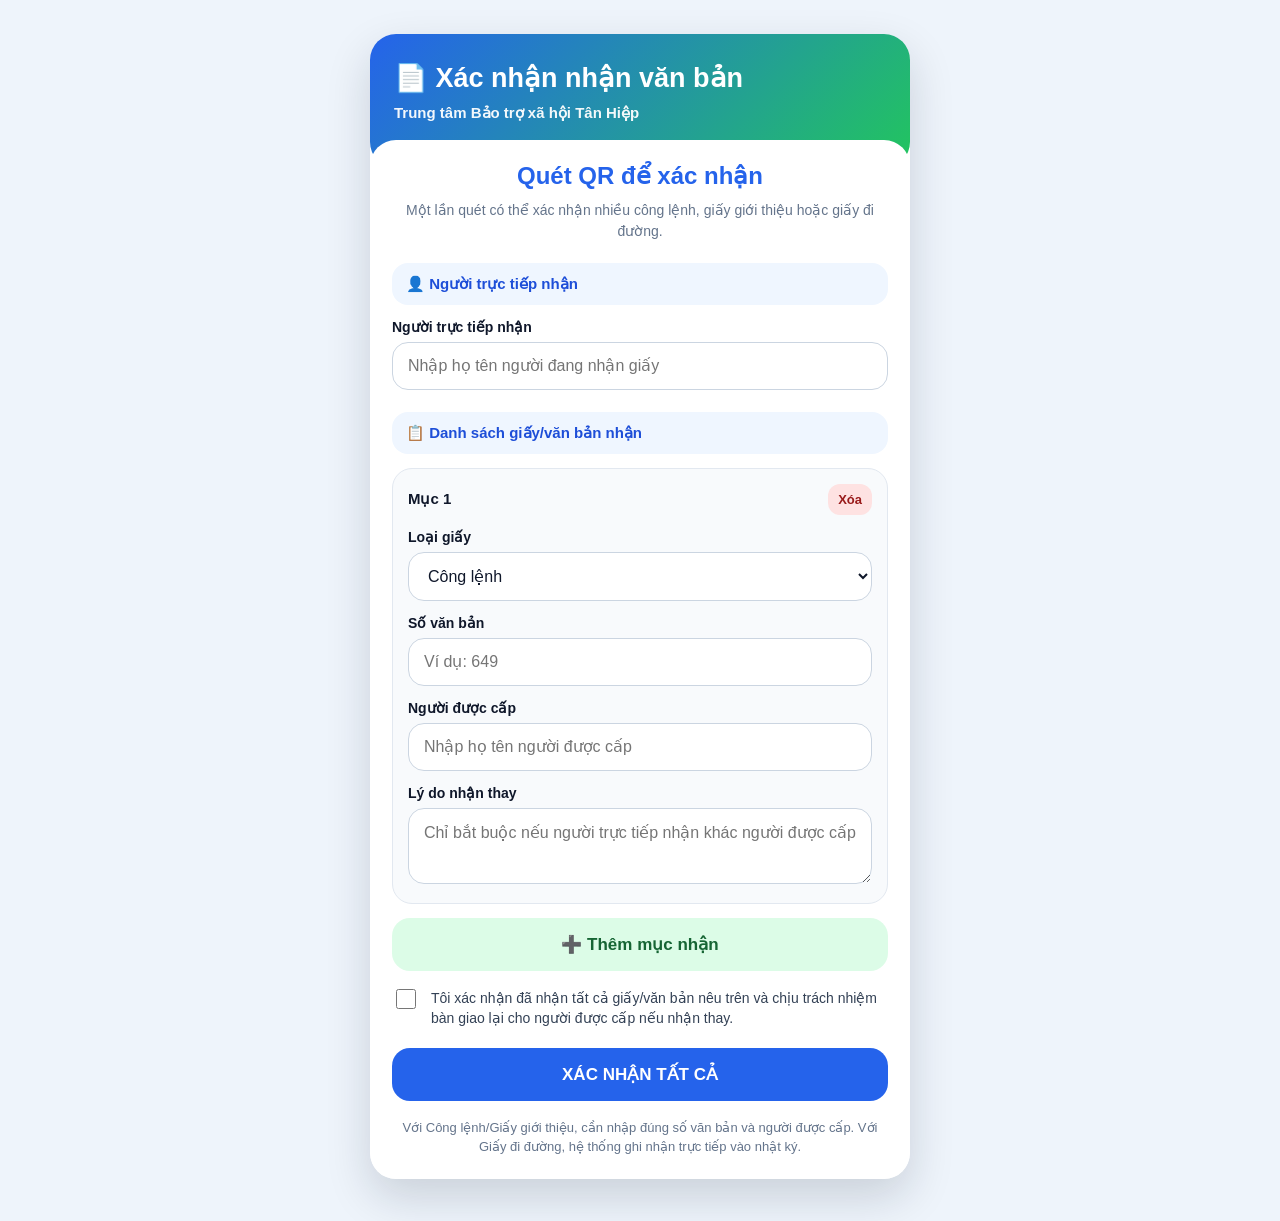
==== commit 35f1e318: "Update nhan.html" ====
--- a/nhan.html
+++ b/nhan.html
@@ -2,6 +2,9 @@
 <html lang="vi">
 <head>
   <meta charset="UTF-8" />
+  <meta http-equiv="Cache-Control" content="no-cache, no-store, must-revalidate" />
+  <meta http-equiv="Pragma" content="no-cache" />
+  <meta http-equiv="Expires" content="0" />
   <meta name="viewport" content="width=device-width, initial-scale=1.0, viewport-fit=cover" />
   <title>Xác nhận nhận văn bản</title>
 
@@ -9,9 +12,7 @@
   <meta name="robots" content="noindex,nofollow" />
 
   <style>
-    * {
-      box-sizing: border-box;
-    }
+    * { box-sizing: border-box; }
 
     body {
       margin: 0;
@@ -22,7 +23,7 @@
 
     .page {
       min-height: 100vh;
-      padding: 20px 14px 42px;
+      padding: 18px 12px 42px;
       display: flex;
       justify-content: center;
       align-items: flex-start;
@@ -30,7 +31,7 @@
 
     .wrap {
       width: 100%;
-      max-width: 520px;
+      max-width: 560px;
       margin: 0 auto;
       border-radius: 26px;
       overflow: hidden;
@@ -62,15 +63,12 @@
 
     .card {
       margin-top: -28px;
-      padding: 24px;
+      padding: 22px;
       background: #fff;
       border-radius: 26px;
     }
 
-    .title {
-      text-align: center;
-      margin-bottom: 18px;
-    }
+    .title { text-align: center; margin-bottom: 18px; }
 
     .title h2 {
       margin: 0;
@@ -88,14 +86,12 @@
 
     label {
       display: block;
-      margin: 15px 0 7px;
+      margin: 14px 0 7px;
       font-weight: 900;
       font-size: 14px;
     }
 
-    input,
-    select,
-    textarea {
+    input, select, textarea {
       width: 100%;
       border: 1.5px solid #cbd5e1;
       border-radius: 16px;
@@ -107,42 +103,63 @@
       font-family: Arial, Helvetica, sans-serif;
     }
 
-    textarea {
-      min-height: 82px;
-      resize: vertical;
-    }
-
-    input:focus,
-    select:focus,
-    textarea:focus {
+    textarea { min-height: 76px; resize: vertical; }
+
+    input:focus, select:focus, textarea:focus {
       border-color: #2563eb;
       box-shadow: 0 0 0 3px rgba(37, 99, 235, 0.12);
     }
 
-    .radio-box {
-      display: grid;
-      grid-template-columns: 1fr 1fr;
-      gap: 10px;
-      margin-top: 8px;
-    }
-
-    .radio-card {
+    .section-title {
+      margin: 22px 0 10px;
+      padding: 12px 14px;
+      border-radius: 16px;
+      background: #eff6ff;
+      color: #1d4ed8;
+      font-weight: 900;
+      font-size: 15px;
+    }
+
+    .item-card {
+      margin-top: 14px;
+      padding: 15px;
+      border-radius: 20px;
+      background: #f8fafc;
+      border: 1px solid #e2e8f0;
+    }
+
+    .item-head {
       display: flex;
       align-items: center;
-      gap: 8px;
-      border: 1.5px solid #cbd5e1;
-      border-radius: 16px;
-      padding: 12px;
-      font-weight: 800;
-      font-size: 14px;
-      color: #334155;
-      cursor: pointer;
-      background: #f8fafc;
-    }
-
-    .radio-card input {
-      width: 18px;
-      height: 18px;
+      justify-content: space-between;
+      gap: 10px;
+      margin-bottom: 8px;
+    }
+
+    .item-head b {
+      color: #0f172a;
+      font-size: 15px;
+    }
+
+    .remove-btn {
+      width: auto;
+      margin: 0;
+      padding: 8px 10px;
+      border-radius: 12px;
+      background: #fee2e2;
+      color: #991b1b;
+      font-size: 13px;
+    }
+
+    .add-btn {
+      background: #dcfce7;
+      color: #166534;
+      margin-top: 14px;
+    }
+
+    .submit-btn {
+      background: #2563eb;
+      color: white;
     }
 
     .check {
@@ -166,8 +183,6 @@
       width: 100%;
       border: none;
       border-radius: 18px;
-      background: #2563eb;
-      color: white;
       padding: 16px;
       margin-top: 20px;
       font-size: 17px;
@@ -212,19 +227,24 @@
       border: 1px solid #fecaca;
     }
 
-    .hidden {
-      display: none !important;
-    }
+    .msg.warn {
+      display: block;
+      background: #fff7ed;
+      color: #9a3412;
+      border: 1px solid #fed7aa;
+    }
+
+    .result-list {
+      margin: 10px 0 0;
+      padding-left: 18px;
+      font-weight: 600;
+    }
+
+    .hidden { display: none !important; }
 
     @media (min-width: 768px) {
-      .page {
-        align-items: center;
-        padding-top: 34px;
-      }
-
-      .wrap {
-        max-width: 500px;
-      }
+      .page { align-items: center; padding-top: 34px; }
+      .wrap { max-width: 540px; }
     }
   </style>
 </head>
@@ -240,82 +260,32 @@
       <div class="card">
         <div class="title">
           <h2>Quét QR để xác nhận</h2>
-          <p>Chọn đúng loại giấy, nhập thông tin nhận và bấm xác nhận.</p>
+          <p>Một lần quét có thể xác nhận nhiều công lệnh, giấy giới thiệu hoặc giấy đi đường.</p>
         </div>
 
         <form id="formNhan">
-          <label for="loai">Loại giấy</label>
-          <select id="loai" required>
-            <option value="">-- Chọn loại giấy --</option>
-            <option value="CONG_LENH">Công lệnh</option>
-            <option value="GIAY_GIOI_THIEU">Giấy giới thiệu</option>
-            <option value="GIAY_DI_DUONG">Giấy đi đường</option>
-          </select>
-
-          <div id="boxSoVanBan">
-            <label for="soVanBan">Số văn bản</label>
-            <input id="soVanBan" type="text" inputmode="numeric" placeholder="Ví dụ: 649" />
-          </div>
-
-          <div id="boxNgayGDD" class="hidden">
-            <label for="ngayGDD">Ngày sử dụng / ngày nhận giấy đi đường</label>
-            <input id="ngayGDD" type="date" />
-          </div>
-
-          <label for="nguoiDuocCap">Người được cấp</label>
-          <input id="nguoiDuocCap" type="text" placeholder="Nhập họ và tên người được cấp" required />
-
-          <div id="boxLyDoGDD" class="hidden">
-            <label for="lyDoGDD">Lý do cấp giấy đi đường</label>
-            <select id="lyDoGDD">
-              <option value="">-- Chọn lý do --</option>
-              <option>Nuôi bệnh TTYT KV Bình Long</option>
-              <option>Nuôi bệnh Bệnh viện ĐK Bình Phước</option>
-              <option>Nuôi bệnh Bệnh viện ĐK Bình Dương</option>
-              <option>Chuyển viện TTYT KV Bình Long</option>
-              <option>Chuyển viện Bệnh viện Chợ Rẫy</option>
-              <option>Khác</option>
-            </select>
-          </div>
-
-          <div id="boxLyDoGDDKhac" class="hidden">
-            <label for="lyDoGDDKhac">Lý do cụ thể</label>
-            <textarea id="lyDoGDDKhac" placeholder="Nhập lý do cụ thể"></textarea>
-          </div>
-
-          <label>Hình thức nhận</label>
-          <div class="radio-box">
-            <label class="radio-card">
-              <input type="radio" name="hinhThucNhan" value="tu-nhan" checked />
-              Tự nhận
-            </label>
-
-            <label class="radio-card">
-              <input type="radio" name="hinhThucNhan" value="nhan-thay" />
-              Nhận thay
-            </label>
-          </div>
-
-          <div id="boxNhanThay" class="hidden">
-            <label for="nguoiNhanThucTe">Người nhận thực tế</label>
-            <input id="nguoiNhanThucTe" type="text" placeholder="Nhập họ tên người nhận thực tế" />
-
-            <label for="lyDoNhanThay">Lý do nhận thay</label>
-            <textarea id="lyDoNhanThay" placeholder="Nhập lý do nhận thay"></textarea>
-          </div>
+          <div class="section-title">👤 Người trực tiếp nhận</div>
+
+          <label for="nguoiTrucTiepNhan">Người trực tiếp nhận</label>
+          <input id="nguoiTrucTiepNhan" type="text" placeholder="Nhập họ tên người đang nhận giấy" required />
+
+          <div class="section-title">📋 Danh sách giấy/văn bản nhận</div>
+          <div id="itemsContainer"></div>
+
+          <button type="button" class="add-btn" id="btnThemMuc">➕ Thêm mục nhận</button>
 
           <div class="check">
             <input id="dongY" type="checkbox" required />
-            <span>Tôi xác nhận đã nhận giấy/văn bản nêu trên và chịu trách nhiệm về thông tin đã khai báo.</span>
+            <span>Tôi xác nhận đã nhận tất cả giấy/văn bản nêu trên và chịu trách nhiệm bàn giao lại cho người được cấp nếu nhận thay.</span>
           </div>
 
-          <button id="btnGui" type="submit">XÁC NHẬN ĐÃ NHẬN</button>
+          <button id="btnGui" class="submit-btn" type="submit">XÁC NHẬN TẤT CẢ</button>
 
           <div id="msg" class="msg"></div>
         </form>
 
         <div class="note">
-          Nếu nhập sai số văn bản hoặc họ tên đối với Công lệnh/Giấy giới thiệu, hệ thống sẽ không ghi nhận.
+          Với Công lệnh/Giấy giới thiệu, cần nhập đúng số văn bản và người được cấp. Với Giấy đi đường, hệ thống ghi nhận trực tiếp vào nhật ký.
         </div>
       </div>
     </div>
@@ -326,21 +296,14 @@
     const API_TOKEN = "CONGLENH_TANHIEP_2026";
 
     const form = document.getElementById("formNhan");
-    const loai = document.getElementById("loai");
-    const soVanBan = document.getElementById("soVanBan");
-    const nguoiDuocCap = document.getElementById("nguoiDuocCap");
-    const ngayGDD = document.getElementById("ngayGDD");
-    const lyDoGDD = document.getElementById("lyDoGDD");
-    const lyDoGDDKhac = document.getElementById("lyDoGDDKhac");
+    const nguoiTrucTiepNhan = document.getElementById("nguoiTrucTiepNhan");
+    const itemsContainer = document.getElementById("itemsContainer");
+    const btnThemMuc = document.getElementById("btnThemMuc");
     const dongY = document.getElementById("dongY");
     const btnGui = document.getElementById("btnGui");
     const msg = document.getElementById("msg");
 
-    const boxSoVanBan = document.getElementById("boxSoVanBan");
-    const boxNgayGDD = document.getElementById("boxNgayGDD");
-    const boxLyDoGDD = document.getElementById("boxLyDoGDD");
-    const boxLyDoGDDKhac = document.getElementById("boxLyDoGDDKhac");
-    const boxNhanThay = document.getElementById("boxNhanThay");
+    let itemIndex = 0;
 
     function showMsg(type, html) {
       msg.className = "msg " + type;
@@ -355,6 +318,7 @@
     function jsonp(url) {
       return new Promise(function(resolve, reject) {
         const cbName = "cb_" + Date.now() + "_" + Math.floor(Math.random() * 100000);
+        const script = document.createElement("script");
 
         window[cbName] = function(data) {
           delete window[cbName];
@@ -362,9 +326,7 @@
           resolve(data);
         };
 
-        const script = document.createElement("script");
         script.src = url + "&callback=" + cbName;
-
         script.onerror = function() {
           delete window[cbName];
           script.remove();
@@ -375,117 +337,262 @@
       });
     }
 
-    function layHinhThucNhan() {
-      const checked = document.querySelector("input[name='hinhThucNhan']:checked");
-      return checked ? checked.value : "tu-nhan";
-    }
-
-    function laGiayDiDuong() {
-      return loai.value === "GIAY_DI_DUONG";
-    }
-
-    function capNhatFormTheoLoai() {
-      clearMsg();
-
-      if (laGiayDiDuong()) {
-        boxSoVanBan.classList.add("hidden");
-        boxNgayGDD.classList.remove("hidden");
-        boxLyDoGDD.classList.remove("hidden");
-
-        soVanBan.value = "";
-
-        if (!ngayGDD.value) {
-          const today = new Date();
-          const yyyy = today.getFullYear();
-          const mm = String(today.getMonth() + 1).padStart(2, "0");
-          const dd = String(today.getDate()).padStart(2, "0");
-          ngayGDD.value = yyyy + "-" + mm + "-" + dd;
+    function todayISO() {
+      const today = new Date();
+      const yyyy = today.getFullYear();
+      const mm = String(today.getMonth() + 1).padStart(2, "0");
+      const dd = String(today.getDate()).padStart(2, "0");
+      return yyyy + "-" + mm + "-" + dd;
+    }
+
+    function normalizeName(value) {
+      return String(value || "")
+        .normalize("NFD")
+        .replace(/[\u0300-\u036f]/g, "")
+        .replace(/đ/g, "d")
+        .replace(/Đ/g, "d")
+        .toLowerCase()
+        .trim()
+        .replace(/\s+/g, " ");
+    }
+
+    function tenLoai(loai) {
+      if (loai === "GIAY_GIOI_THIEU") return "Giấy giới thiệu";
+      if (loai === "GIAY_DI_DUONG") return "Giấy đi đường";
+      return "Công lệnh";
+    }
+
+    function taoItemCard() {
+      itemIndex += 1;
+      const id = "item_" + itemIndex;
+      const div = document.createElement("div");
+      div.className = "item-card";
+      div.dataset.itemId = id;
+
+      div.innerHTML = `
+        <div class="item-head">
+          <b class="item-title">Mục nhận</b>
+          <button type="button" class="remove-btn">Xóa</button>
+        </div>
+
+        <label>Loại giấy</label>
+        <select class="item-loai">
+          <option value="CONG_LENH">Công lệnh</option>
+          <option value="GIAY_GIOI_THIEU">Giấy giới thiệu</option>
+          <option value="GIAY_DI_DUONG">Giấy đi đường</option>
+        </select>
+
+        <div class="box-so">
+          <label>Số văn bản</label>
+          <input class="item-so" type="text" inputmode="numeric" placeholder="Ví dụ: 649" />
+        </div>
+
+        <div class="box-ngay-gdd hidden">
+          <label>Ngày nhận giấy</label>
+          <input class="item-ngay-gdd" type="date" />
+        </div>
+
+        <label>Người được cấp</label>
+        <input class="item-nguoi-duoc-cap" type="text" placeholder="Nhập họ tên người được cấp" />
+
+        <div class="box-lydo-gdd hidden">
+          <label>Lý do cấp giấy đi đường</label>
+          <select class="item-lydo-gdd">
+            <option value="">-- Chọn lý do --</option>
+            <option>Nuôi bệnh TTYT KV Bình Long</option>
+            <option>Nuôi bệnh Bệnh viện ĐK Bình Phước</option>
+            <option>Nuôi bệnh Bệnh viện ĐK Bình Dương</option>
+            <option>Chuyển viện TTYT KV Bình Long</option>
+            <option>Chuyển viện Bệnh viện Chợ Rẫy</option>
+            <option>Khác</option>
+          </select>
+        </div>
+
+        <div class="box-lydo-gdd-khac hidden">
+          <label>Lý do cụ thể</label>
+          <textarea class="item-lydo-gdd-khac" placeholder="Nhập lý do cụ thể"></textarea>
+        </div>
+
+        <div class="box-lydo-nhan-thay">
+          <label>Lý do nhận thay</label>
+          <textarea class="item-lydo-nhan-thay" placeholder="Chỉ bắt buộc nếu người trực tiếp nhận khác người được cấp"></textarea>
+        </div>
+      `;
+
+      const loaiSelect = div.querySelector(".item-loai");
+      const lyDoGDD = div.querySelector(".item-lydo-gdd");
+      const removeBtn = div.querySelector(".remove-btn");
+
+      loaiSelect.addEventListener("change", function() {
+        capNhatItemTheoLoai(div);
+      });
+
+      lyDoGDD.addEventListener("change", function() {
+        capNhatLyDoGDDKhac(div);
+      });
+
+      removeBtn.addEventListener("click", function() {
+        if (itemsContainer.querySelectorAll(".item-card").length <= 1) {
+          alert("Phải có ít nhất 01 mục nhận.");
+          return;
         }
+        div.remove();
+        capNhatSoThuTu();
+      });
+
+      itemsContainer.appendChild(div);
+      capNhatItemTheoLoai(div);
+      capNhatSoThuTu();
+    }
+
+    function capNhatItemTheoLoai(card) {
+      const loai = card.querySelector(".item-loai").value;
+      const isGDD = loai === "GIAY_DI_DUONG";
+
+      card.querySelector(".box-so").classList.toggle("hidden", isGDD);
+      card.querySelector(".box-ngay-gdd").classList.toggle("hidden", !isGDD);
+      card.querySelector(".box-lydo-gdd").classList.toggle("hidden", !isGDD);
+      card.querySelector(".box-lydo-gdd-khac").classList.add("hidden");
+
+      if (isGDD) {
+        card.querySelector(".item-so").value = "";
+        const ngay = card.querySelector(".item-ngay-gdd");
+        if (!ngay.value) ngay.value = todayISO();
       } else {
-        boxSoVanBan.classList.remove("hidden");
-        boxNgayGDD.classList.add("hidden");
-        boxLyDoGDD.classList.add("hidden");
-        boxLyDoGDDKhac.classList.add("hidden");
-
-        ngayGDD.value = "";
-        lyDoGDD.value = "";
-        lyDoGDDKhac.value = "";
-      }
-
-      capNhatLyDoKhac();
-    }
-
-    function capNhatNhanThay() {
-      const nhanThay = layHinhThucNhan() === "nhan-thay";
-      boxNhanThay.classList.toggle("hidden", !nhanThay);
-    }
-
-    function capNhatLyDoKhac() {
-      const isKhac = lyDoGDD.value === "Khác";
-      boxLyDoGDDKhac.classList.toggle("hidden", !isKhac);
-      if (!isKhac) lyDoGDDKhac.value = "";
-    }
-
-    loai.addEventListener("change", capNhatFormTheoLoai);
-    lyDoGDD.addEventListener("change", capNhatLyDoKhac);
-
-    document.querySelectorAll("input[name='hinhThucNhan']").forEach(function(r) {
-      r.addEventListener("change", capNhatNhanThay);
+        card.querySelector(".item-ngay-gdd").value = "";
+        card.querySelector(".item-lydo-gdd").value = "";
+        card.querySelector(".item-lydo-gdd-khac").value = "";
+      }
+
+      capNhatLyDoGDDKhac(card);
+    }
+
+    function capNhatLyDoGDDKhac(card) {
+      const lyDo = card.querySelector(".item-lydo-gdd").value;
+      const box = card.querySelector(".box-lydo-gdd-khac");
+      box.classList.toggle("hidden", lyDo !== "Khác");
+      if (lyDo !== "Khác") card.querySelector(".item-lydo-gdd-khac").value = "";
+    }
+
+    function capNhatSoThuTu() {
+      const cards = Array.from(itemsContainer.querySelectorAll(".item-card"));
+      cards.forEach(function(card, idx) {
+        const title = card.querySelector(".item-title");
+        if (title) title.textContent = "Mục " + (idx + 1);
+      });
+    }
+
+    function thuThapItems() {
+      const cards = Array.from(itemsContainer.querySelectorAll(".item-card"));
+      const nguoiNhan = nguoiTrucTiepNhan.value.trim();
+      const items = [];
+      const errors = [];
+
+      cards.forEach(function(card, idx) {
+        const stt = idx + 1;
+        const loai = card.querySelector(".item-loai").value;
+        const soVanBan = card.querySelector(".item-so").value.trim();
+        const ngayGDD = card.querySelector(".item-ngay-gdd").value;
+        const nguoiDuocCap = card.querySelector(".item-nguoi-duoc-cap").value.trim();
+        const lyDoGDD = card.querySelector(".item-lydo-gdd").value;
+        const lyDoGDDKhac = card.querySelector(".item-lydo-gdd-khac").value.trim();
+        const lyDoNhanThay = card.querySelector(".item-lydo-nhan-thay").value.trim();
+        const nhanThay = normalizeName(nguoiNhan) !== normalizeName(nguoiDuocCap);
+
+        if (!nguoiDuocCap) {
+          errors.push("Mục " + stt + ": Vui lòng nhập người được cấp.");
+          return;
+        }
+
+        if (loai !== "GIAY_DI_DUONG" && !soVanBan) {
+          errors.push("Mục " + stt + ": Vui lòng nhập số văn bản.");
+          return;
+        }
+
+        if (loai === "GIAY_DI_DUONG") {
+          if (!ngayGDD) {
+            errors.push("Mục " + stt + ": Vui lòng chọn ngày nhận giấy.");
+            return;
+          }
+          if (!lyDoGDD) {
+            errors.push("Mục " + stt + ": Vui lòng chọn lý do cấp giấy đi đường.");
+            return;
+          }
+          if (lyDoGDD === "Khác" && !lyDoGDDKhac) {
+            errors.push("Mục " + stt + ": Vui lòng nhập lý do cụ thể khi chọn Khác.");
+            return;
+          }
+        }
+
+        if (nhanThay && !lyDoNhanThay) {
+          errors.push("Mục " + stt + ": Người trực tiếp nhận khác người được cấp, vui lòng nhập lý do nhận thay.");
+          return;
+        }
+
+        items.push({
+          loai: loai,
+          soVanBan: soVanBan,
+          nguoiDuocCap: nguoiDuocCap,
+          lyDoNhanThay: nhanThay ? lyDoNhanThay : "",
+          ngayGDD: ngayGDD,
+          lyDoGDD: lyDoGDD,
+          lyDoGDDKhac: lyDoGDDKhac
+        });
+      });
+
+      return { items, errors };
+    }
+
+    function renderKetQua(data) {
+      const okItems = data && data.data && Array.isArray(data.data.thanhCong) ? data.data.thanhCong : [];
+      const errItems = data && data.data && Array.isArray(data.data.loi) ? data.data.loi : [];
+
+      let html = `✅ <b>${data.message || "Đã xử lý xong."}</b>`;
+
+      if (okItems.length) {
+        html += `<br><br><b>Thành công:</b><ol class="result-list">`;
+        okItems.forEach(function(item) {
+          const soText = item.soVanBan ? " số " + item.soVanBan : "";
+          const ngayText = item.ngayGDD ? " - ngày " + item.ngayGDD : "";
+          html += `<li>${item.loaiTen || tenLoai(item.loaiGiay)}${soText}${ngayText} - ${item.nguoiDuocCap || ""}</li>`;
+        });
+        html += `</ol>`;
+      }
+
+      if (errItems.length) {
+        html += `<br><b>Lỗi:</b><ol class="result-list">`;
+        errItems.forEach(function(item) {
+          html += `<li>${item.message || "Không xác nhận được."}</li>`;
+        });
+        html += `</ol>`;
+      }
+
+      showMsg(errItems.length ? "warn" : "ok", html);
+    }
+
+    btnThemMuc.addEventListener("click", function() {
+      taoItemCard();
     });
 
     form.addEventListener("submit", async function(e) {
       e.preventDefault();
       clearMsg();
 
-      const loaiVal = loai.value.trim();
-      const soVal = soVanBan.value.trim();
-      const nguoiDuocCapVal = nguoiDuocCap.value.trim();
-      const nhanThay = layHinhThucNhan() === "nhan-thay";
-      const nguoiNhanThucTeVal = document.getElementById("nguoiNhanThucTe").value.trim();
-      const lyDoNhanThayVal = document.getElementById("lyDoNhanThay").value.trim();
-
-      if (!loaiVal) {
-        showMsg("err", "❌ Vui lòng chọn loại giấy.");
+      const nguoiNhan = nguoiTrucTiepNhan.value.trim();
+      if (!nguoiNhan) {
+        showMsg("err", "❌ Vui lòng nhập người trực tiếp nhận.");
         return;
       }
 
-      if (!nguoiDuocCapVal) {
-        showMsg("err", "❌ Vui lòng nhập người được cấp.");
+      const result = thuThapItems();
+      if (result.errors.length) {
+        showMsg("err", "❌ " + result.errors.join("<br>"));
         return;
       }
 
-      if (!laGiayDiDuong() && !soVal) {
-        showMsg("err", "❌ Vui lòng nhập số văn bản.");
+      if (!result.items.length) {
+        showMsg("err", "❌ Vui lòng thêm ít nhất 01 mục nhận.");
         return;
-      }
-
-      if (laGiayDiDuong()) {
-        if (!ngayGDD.value) {
-          showMsg("err", "❌ Vui lòng chọn ngày giấy đi đường.");
-          return;
-        }
-
-        if (!lyDoGDD.value) {
-          showMsg("err", "❌ Vui lòng chọn lý do cấp giấy đi đường.");
-          return;
-        }
-
-        if (lyDoGDD.value === "Khác" && !lyDoGDDKhac.value.trim()) {
-          showMsg("err", "❌ Vui lòng nhập lý do cụ thể khi chọn Khác.");
-          return;
-        }
-      }
-
-      if (nhanThay) {
-        if (!nguoiNhanThucTeVal) {
-          showMsg("err", "❌ Vui lòng nhập người nhận thực tế.");
-          return;
-        }
-
-        if (!lyDoNhanThayVal) {
-          showMsg("err", "❌ Vui lòng nhập lý do nhận thay.");
-          return;
-        }
       }
 
       if (!dongY.checked) {
@@ -499,20 +606,10 @@
 
       try {
         const params = new URLSearchParams();
-        params.set("action", "xacNhanNhanVanBan");
+        params.set("action", "xacNhanNhieuVanBan");
         params.set("token", API_TOKEN);
-        params.set("loai", loaiVal);
-        params.set("soVanBan", soVal);
-        params.set("nguoiDuocCap", nguoiDuocCapVal);
-        params.set("nhanThay", nhanThay ? "1" : "0");
-        params.set("nguoiNhanThucTe", nguoiNhanThucTeVal);
-        params.set("lyDoNhanThay", lyDoNhanThayVal);
-
-        if (laGiayDiDuong()) {
-          params.set("ngayGDD", ngayGDD.value);
-          params.set("lyDoGDD", lyDoGDD.value);
-          params.set("lyDoGDDKhac", lyDoGDDKhac.value.trim());
-        }
+        params.set("nguoiNhanThucTe", nguoiNhan);
+        params.set("items", JSON.stringify(result.items));
 
         const data = await jsonp(API_URL + "?" + params.toString());
 
@@ -521,33 +618,23 @@
           return;
         }
 
-        const html =
-          `✅ <b>${data.message}</b>` +
-          `<br><br><b>Loại:</b> ${data.loaiTen || ""}` +
-          `${data.soVanBan ? `<br><b>Số văn bản:</b> ${data.soVanBan}` : ""}` +
-          `${data.ngayGDD ? `<br><b>Ngày giấy đi đường:</b> ${data.ngayGDD}` : ""}` +
-          `<br><b>Người được cấp:</b> ${data.nguoiDuocCap || data.hoTen || ""}` +
-          `${data.nguoiNhanThucTe ? `<br><b>Người nhận thực tế:</b> ${data.nguoiNhanThucTe}` : ""}` +
-          `${data.lyDoGDD ? `<br><b>Lý do giấy đi đường:</b> ${data.lyDoGDD}` : ""}` +
-          `${data.lyDoNhanThay ? `<br><b>Lý do nhận thay:</b> ${data.lyDoNhanThay}` : ""}` +
-          `<br><b>Thời gian:</b> ${data.thoiGian || ""}`;
-
-        showMsg("ok", html);
-
-        form.reset();
-        capNhatFormTheoLoai();
-        capNhatNhanThay();
+        renderKetQua(data);
+
+        if (!data.partial) {
+          form.reset();
+          itemsContainer.innerHTML = "";
+          taoItemCard();
+        }
 
       } catch (err) {
         showMsg("err", "❌ Không gửi được xác nhận. Vui lòng kiểm tra mạng hoặc thử lại.");
       } finally {
         btnGui.disabled = false;
-        btnGui.textContent = "XÁC NHẬN ĐÃ NHẬN";
+        btnGui.textContent = "XÁC NHẬN TẤT CẢ";
       }
     });
 
-    capNhatFormTheoLoai();
-    capNhatNhanThay();
+    taoItemCard();
   </script>
 </body>
 </html>
